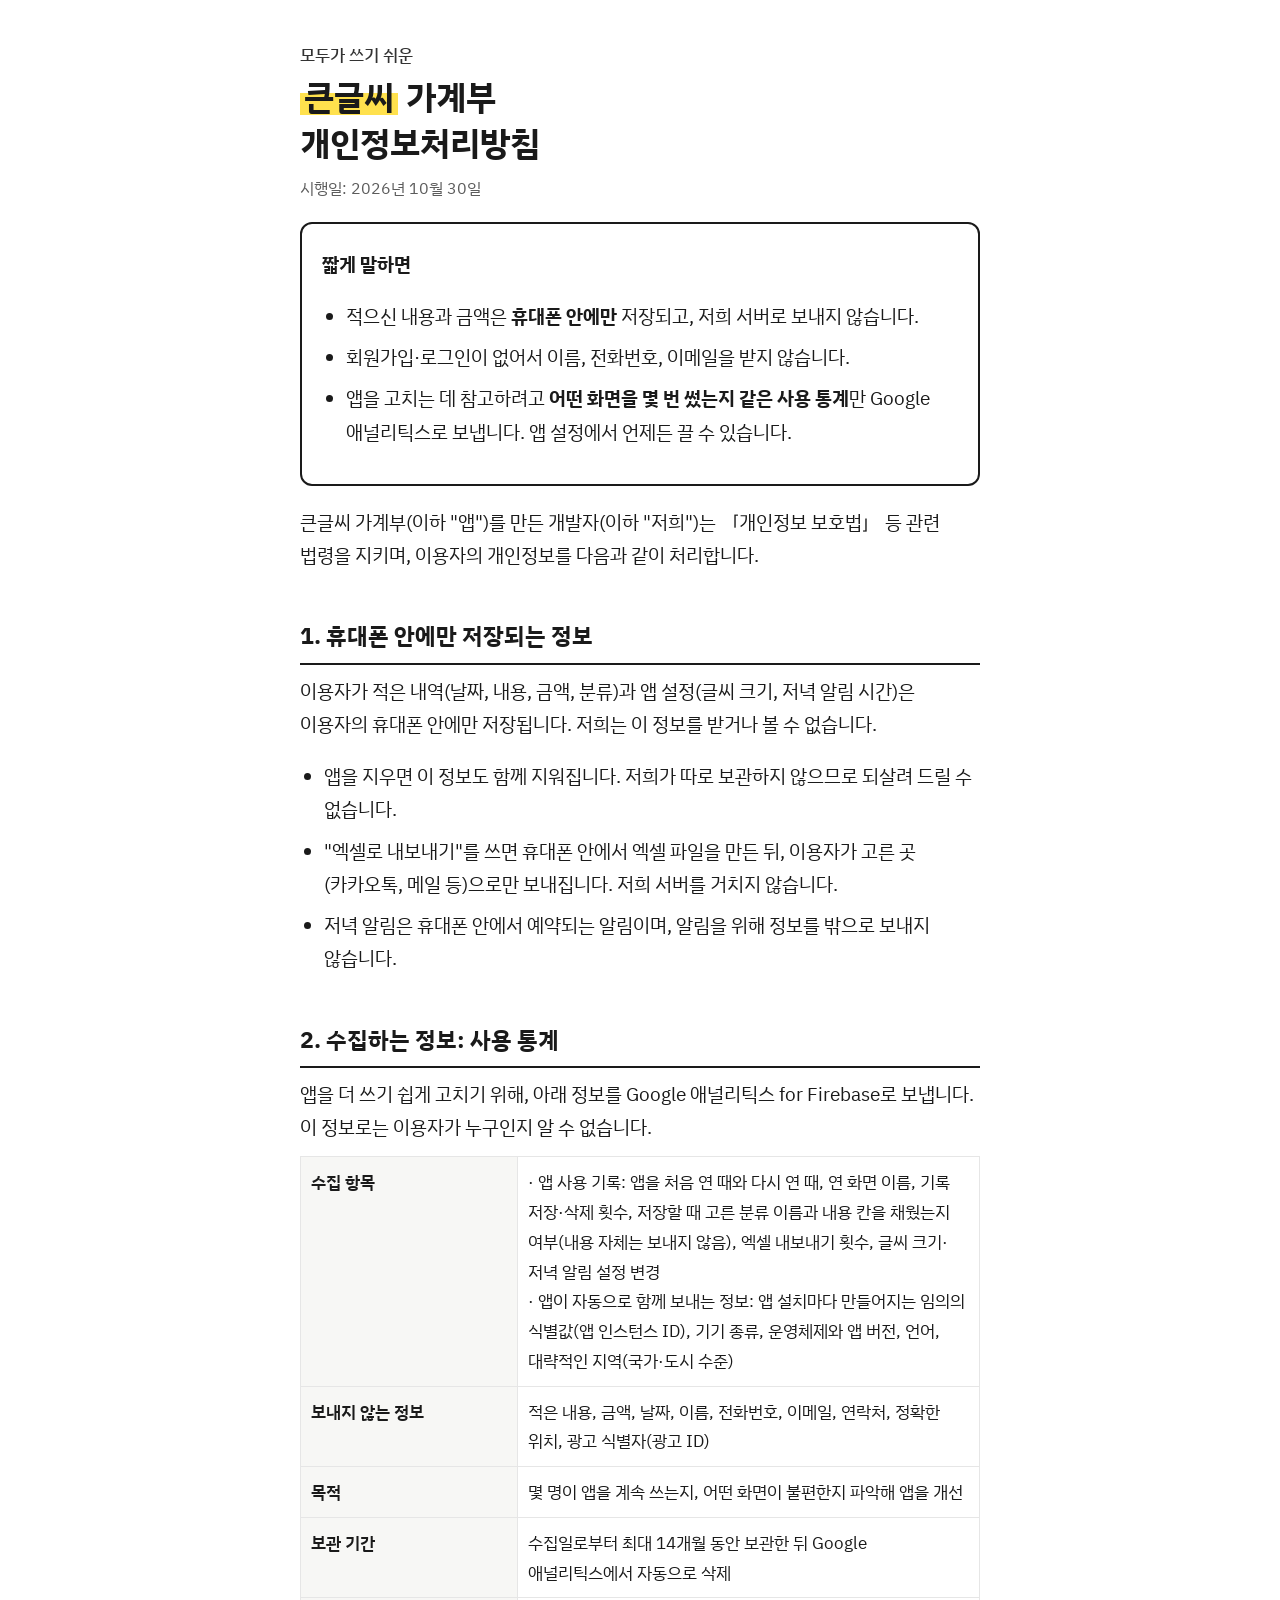
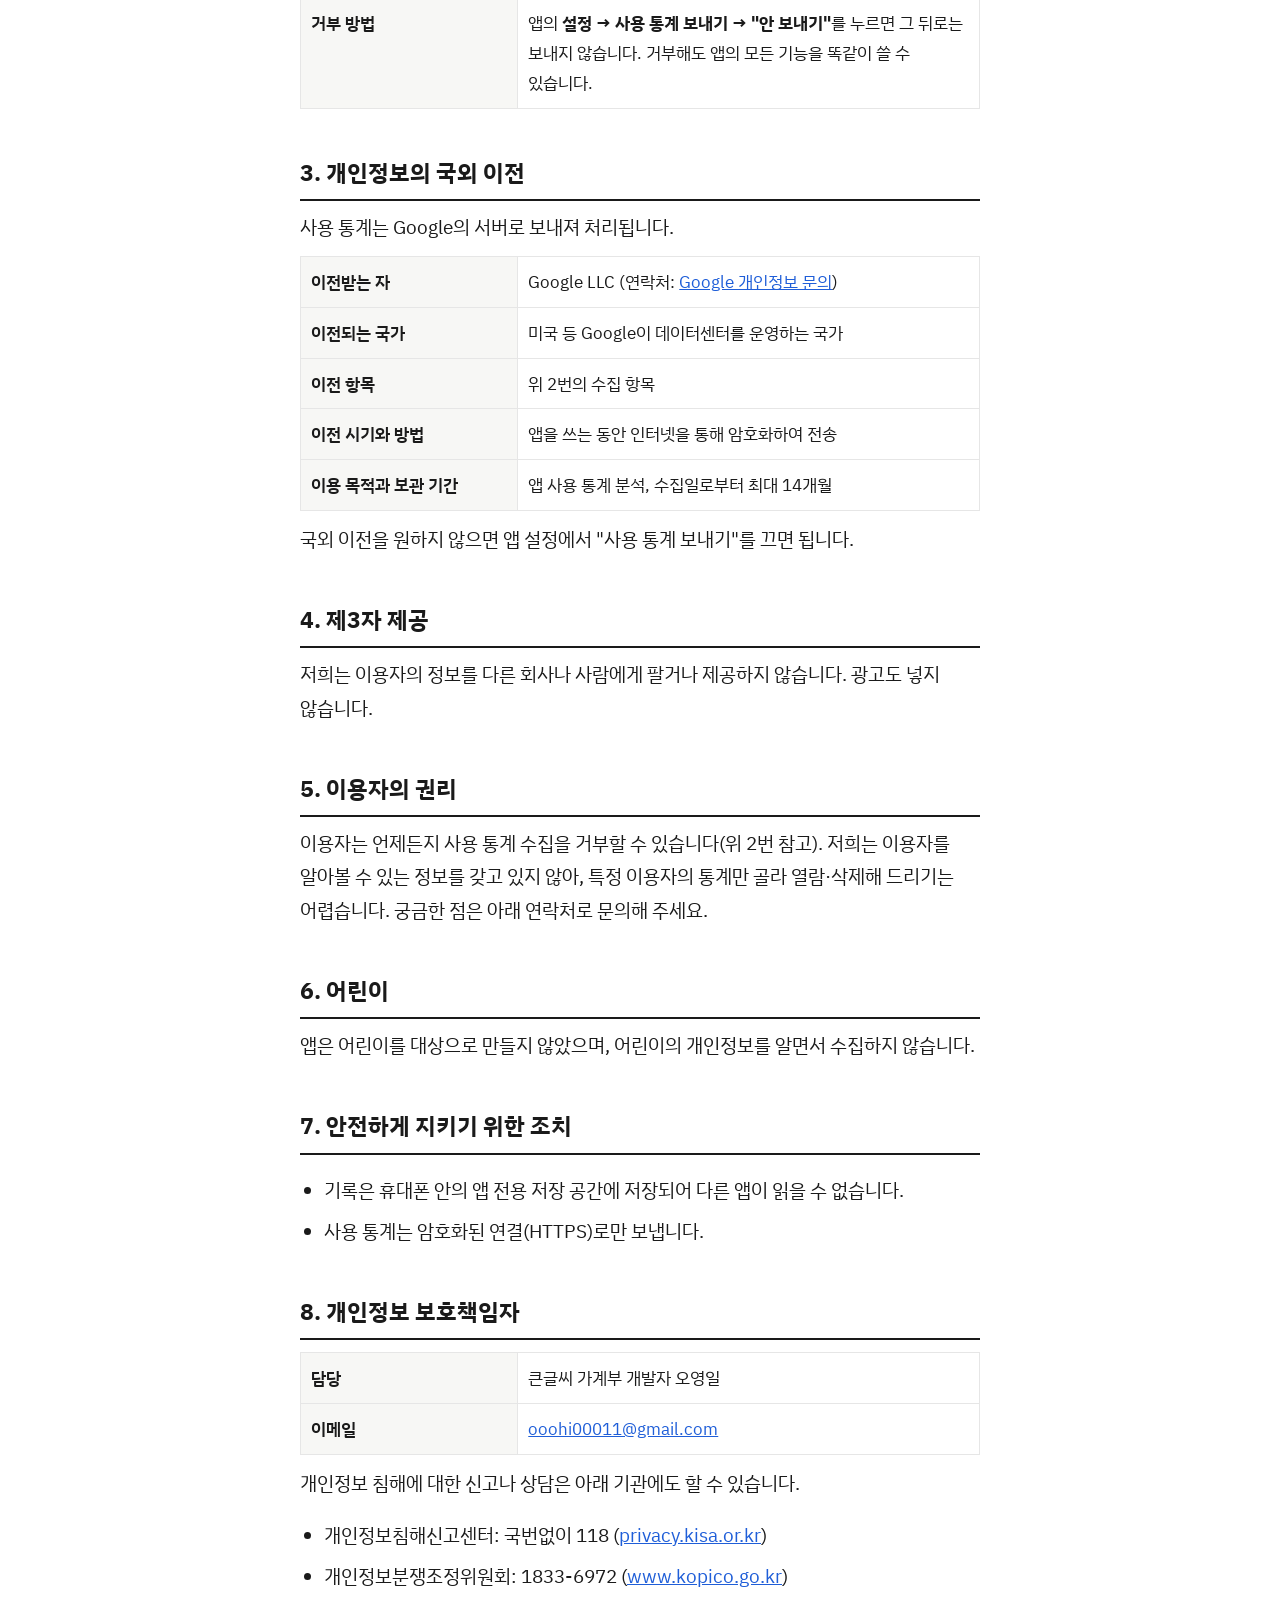
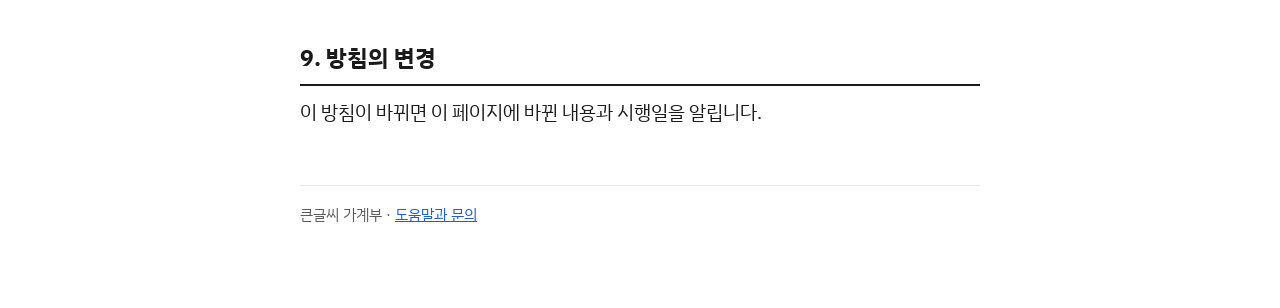
==== privacy.html @ 071530a4 "도움말·개인정보처리방침 페이지 Co-Authored-By: Claude Opus 5.5 <noreply@anthropic.com> Claude-Session: https://cla" ====
<!doctype html>
<html lang="ko">
<head>
<meta charset="utf-8">
<meta name="viewport" content="width=device-width, initial-scale=1">
<title>개인정보처리방침 · 큰글씨 가계부</title>
<link rel="preconnect" href="https://fonts.googleapis.com">
<link href="https://fonts.googleapis.com/css2?family=IBM+Plex+Sans+KR:wght@400;500;600;700&display=swap" rel="stylesheet">
<link rel="stylesheet" href="style.css">
</head>
<body>
<main>
  <p class="brand">모두가 쓰기 쉬운</p>
  <h1><span class="mark">큰글씨</span> 가계부<br>개인정보처리방침</h1>
  <p class="meta">시행일: 2026년 10월 30일</p>

  <div class="box">
    <p><strong>짧게 말하면</strong></p>
    <ul>
      <li>적으신 내용과 금액은 <strong>휴대폰 안에만</strong> 저장되고, 저희 서버로 보내지 않습니다.</li>
      <li>회원가입·로그인이 없어서 이름, 전화번호, 이메일을 받지 않습니다.</li>
      <li>앱을 고치는 데 참고하려고 <strong>어떤 화면을 몇 번 썼는지 같은 사용 통계</strong>만 Google 애널리틱스로 보냅니다. 앱 설정에서 언제든 끌 수 있습니다.</li>
    </ul>
  </div>

  <p>큰글씨 가계부(이하 "앱")를 만든 개발자(이하 "저희")는 「개인정보 보호법」 등 관련 법령을 지키며, 이용자의 개인정보를 다음과 같이 처리합니다.</p>

  <h2>1. 휴대폰 안에만 저장되는 정보</h2>
  <p>이용자가 적은 내역(날짜, 내용, 금액, 분류)과 앱 설정(글씨 크기, 저녁 알림 시간)은 이용자의 휴대폰 안에만 저장됩니다. 저희는 이 정보를 받거나 볼 수 없습니다.</p>
  <ul>
    <li>앱을 지우면 이 정보도 함께 지워집니다. 저희가 따로 보관하지 않으므로 되살려 드릴 수 없습니다.</li>
    <li>"엑셀로 내보내기"를 쓰면 휴대폰 안에서 엑셀 파일을 만든 뒤, 이용자가 고른 곳(카카오톡, 메일 등)으로만 보내집니다. 저희 서버를 거치지 않습니다.</li>
    <li>저녁 알림은 휴대폰 안에서 예약되는 알림이며, 알림을 위해 정보를 밖으로 보내지 않습니다.</li>
  </ul>

  <h2>2. 수집하는 정보: 사용 통계</h2>
  <p>앱을 더 쓰기 쉽게 고치기 위해, 아래 정보를 Google 애널리틱스 for Firebase로 보냅니다. 이 정보로는 이용자가 누구인지 알 수 없습니다.</p>
  <table>
    <tr><th>수집 항목</th><td>
      · 앱 사용 기록: 앱을 처음 연 때와 다시 연 때, 연 화면 이름, 기록 저장·삭제 횟수, 저장할 때 고른 분류 이름과 내용 칸을 채웠는지 여부(내용 자체는 보내지 않음), 엑셀 내보내기 횟수, 글씨 크기·저녁 알림 설정 변경<br>
      · 앱이 자동으로 함께 보내는 정보: 앱 설치마다 만들어지는 임의의 식별값(앱 인스턴스 ID), 기기 종류, 운영체제와 앱 버전, 언어, 대략적인 지역(국가·도시 수준)
    </td></tr>
    <tr><th>보내지 않는 정보</th><td>적은 내용, 금액, 날짜, 이름, 전화번호, 이메일, 연락처, 정확한 위치, 광고 식별자(광고 ID)</td></tr>
    <tr><th>목적</th><td>몇 명이 앱을 계속 쓰는지, 어떤 화면이 불편한지 파악해 앱을 개선</td></tr>
    <tr><th>보관 기간</th><td>수집일로부터 최대 14개월 동안 보관한 뒤 Google 애널리틱스에서 자동으로 삭제</td></tr>
    <tr><th>거부 방법</th><td>앱의 <strong>설정 → 사용 통계 보내기 → "안 보내기"</strong>를 누르면 그 뒤로는 보내지 않습니다. 거부해도 앱의 모든 기능을 똑같이 쓸 수 있습니다.</td></tr>
  </table>

  <h2>3. 개인정보의 국외 이전</h2>
  <p>사용 통계는 Google의 서버로 보내져 처리됩니다.</p>
  <table>
    <tr><th>이전받는 자</th><td>Google LLC (연락처: <a href="https://support.google.com/policies/contact/general_privacy_form">Google 개인정보 문의</a>)</td></tr>
    <tr><th>이전되는 국가</th><td>미국 등 Google이 데이터센터를 운영하는 국가</td></tr>
    <tr><th>이전 항목</th><td>위 2번의 수집 항목</td></tr>
    <tr><th>이전 시기와 방법</th><td>앱을 쓰는 동안 인터넷을 통해 암호화하여 전송</td></tr>
    <tr><th>이용 목적과 보관 기간</th><td>앱 사용 통계 분석, 수집일로부터 최대 14개월</td></tr>
  </table>
  <p>국외 이전을 원하지 않으면 앱 설정에서 "사용 통계 보내기"를 끄면 됩니다.</p>

  <h2>4. 제3자 제공</h2>
  <p>저희는 이용자의 정보를 다른 회사나 사람에게 팔거나 제공하지 않습니다. 광고도 넣지 않습니다.</p>

  <h2>5. 이용자의 권리</h2>
  <p>이용자는 언제든지 사용 통계 수집을 거부할 수 있습니다(위 2번 참고). 저희는 이용자를 알아볼 수 있는 정보를 갖고 있지 않아, 특정 이용자의 통계만 골라 열람·삭제해 드리기는 어렵습니다. 궁금한 점은 아래 연락처로 문의해 주세요.</p>

  <h2>6. 어린이</h2>
  <p>앱은 어린이를 대상으로 만들지 않았으며, 어린이의 개인정보를 알면서 수집하지 않습니다.</p>

  <h2>7. 안전하게 지키기 위한 조치</h2>
  <ul>
    <li>기록은 휴대폰 안의 앱 전용 저장 공간에 저장되어 다른 앱이 읽을 수 없습니다.</li>
    <li>사용 통계는 암호화된 연결(HTTPS)로만 보냅니다.</li>
  </ul>

  <h2>8. 개인정보 보호책임자</h2>
  <table>
    <tr><th>담당</th><td>큰글씨 가계부 개발자 오영일</td></tr>
    <tr><th>이메일</th><td><a href="mailto:ooohi00011@gmail.com">ooohi00011@gmail.com</a></td></tr>
  </table>
  <p>개인정보 침해에 대한 신고나 상담은 아래 기관에도 할 수 있습니다.</p>
  <ul>
    <li>개인정보침해신고센터: 국번없이 118 (<a href="https://privacy.kisa.or.kr">privacy.kisa.or.kr</a>)</li>
    <li>개인정보분쟁조정위원회: 1833-6972 (<a href="https://www.kopico.go.kr">www.kopico.go.kr</a>)</li>
  </ul>

  <h2>9. 방침의 변경</h2>
  <p>이 방침이 바뀌면 이 페이지에 바뀐 내용과 시행일을 알립니다.</p>

  <footer>큰글씨 가계부 · <a href="index.html">도움말과 문의</a></footer>
</main>
</body>
</html>
---- style.css ----
:root {
  --paper: #ffffff;
  --ink: #1a1a1a;
  --sub: #5c5c5c;
  --line: #e6e6e6;
  --marker: #ffe14d;
}
* { box-sizing: border-box; }
body {
  margin: 0;
  background: var(--paper);
  color: var(--ink);
  font-family: 'IBM Plex Sans KR', -apple-system, 'Apple SD Gothic Neo', 'Malgun Gothic', sans-serif;
  font-size: 19px;
  line-height: 1.75;
  word-break: keep-all;
}
main { max-width: 720px; margin: 0 auto; padding: 40px 20px 80px; }
.brand { font-size: 17px; font-weight: 500; color: #333; margin: 0; }
.mark {
  background: linear-gradient(transparent 42%, var(--marker) 42%, var(--marker) 92%, transparent 92%);
  padding: 0 4px;
}
h1 { font-size: 34px; line-height: 1.35; margin: 4px 0 8px; }
h2 { font-size: 23px; margin: 44px 0 10px; padding-bottom: 6px; border-bottom: 2px solid var(--ink); }
h3 { font-size: 19px; margin: 24px 0 4px; }
p, li { margin: 8px 0; }
ul, ol { padding-left: 24px; }
.meta { color: var(--sub); font-size: 16px; }
.box { border: 2px solid var(--ink); border-radius: 12px; padding: 16px 20px; margin: 20px 0; }
table { width: 100%; border-collapse: collapse; font-size: 17px; margin: 12px 0; }
th, td { border: 1px solid var(--line); padding: 10px; text-align: left; vertical-align: top; }
th { background: #f7f7f5; width: 32%; font-weight: 600; }
a { color: #1f5ed8; }
footer { margin-top: 56px; color: var(--sub); font-size: 15px; border-top: 1px solid var(--line); padding-top: 16px; }
@media (max-width: 480px) {
  body { font-size: 18px; }
  h1 { font-size: 29px; }
  th { width: 38%; }
}
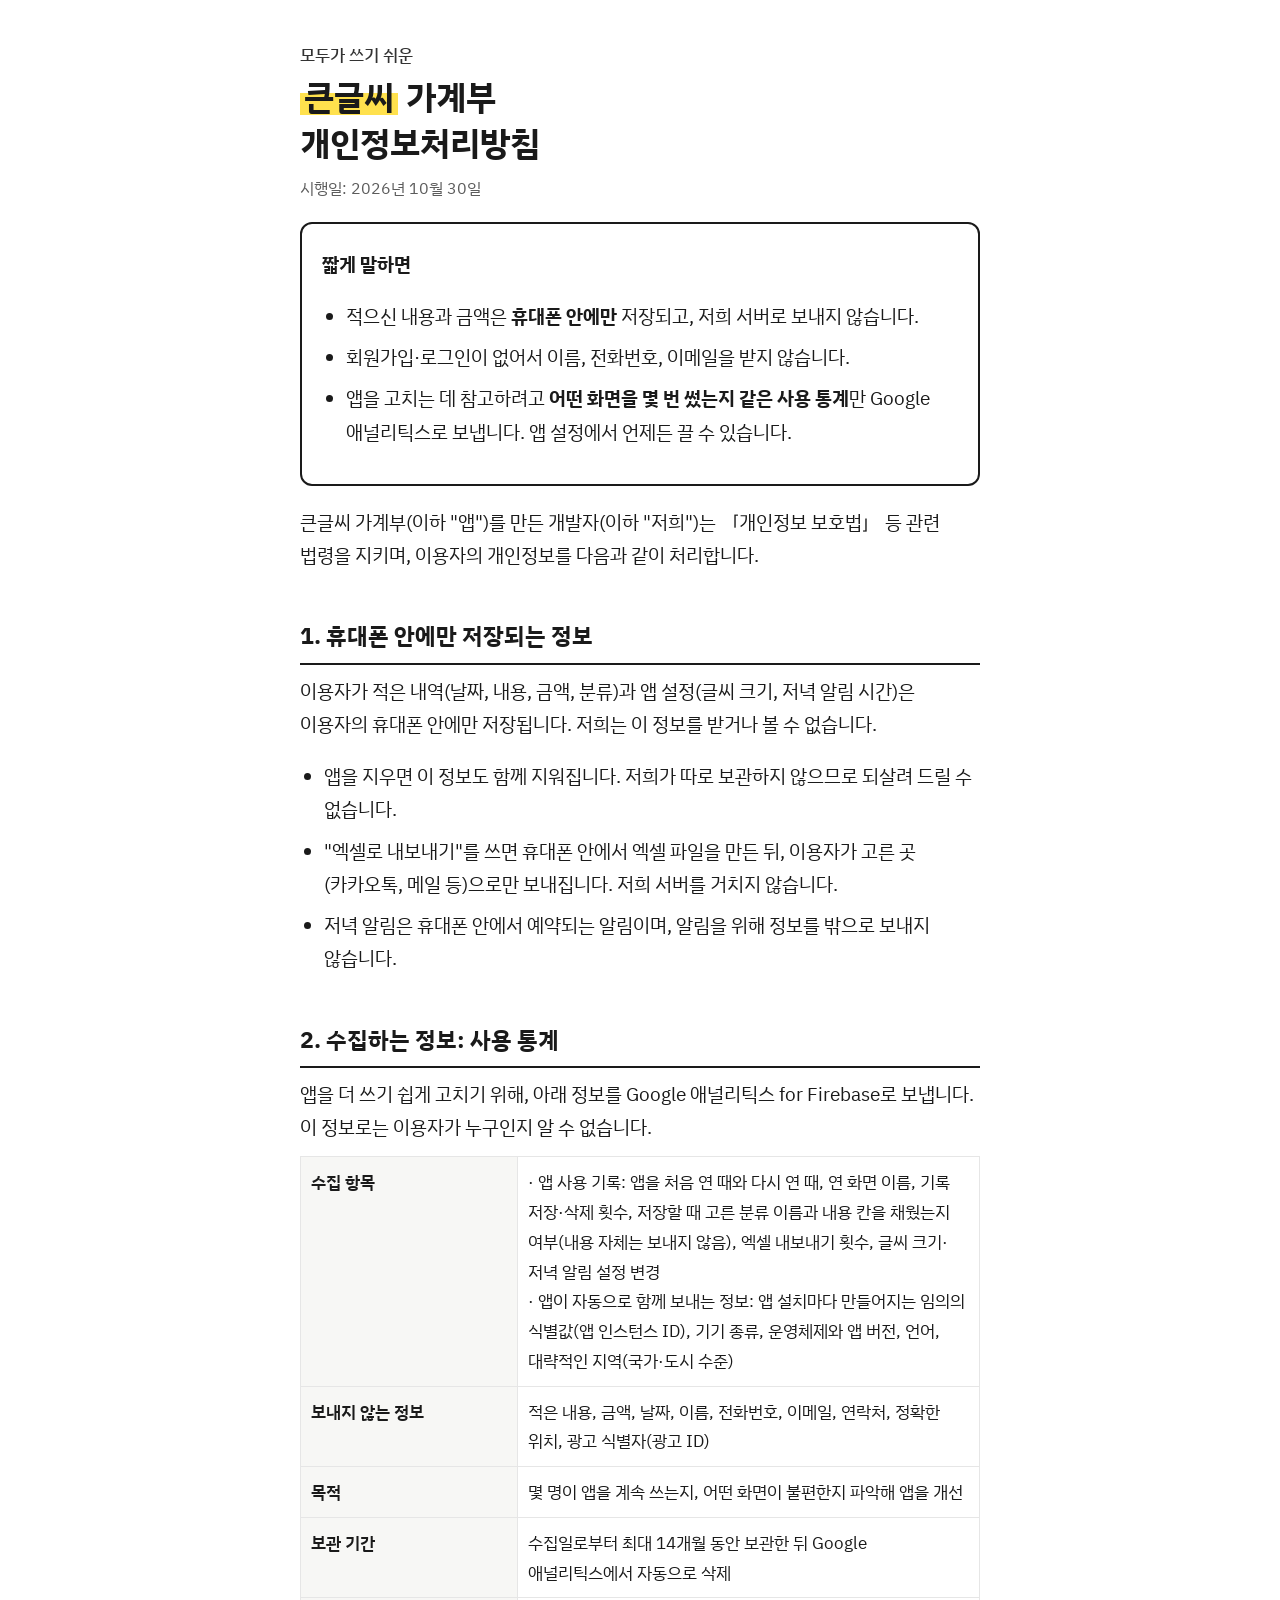
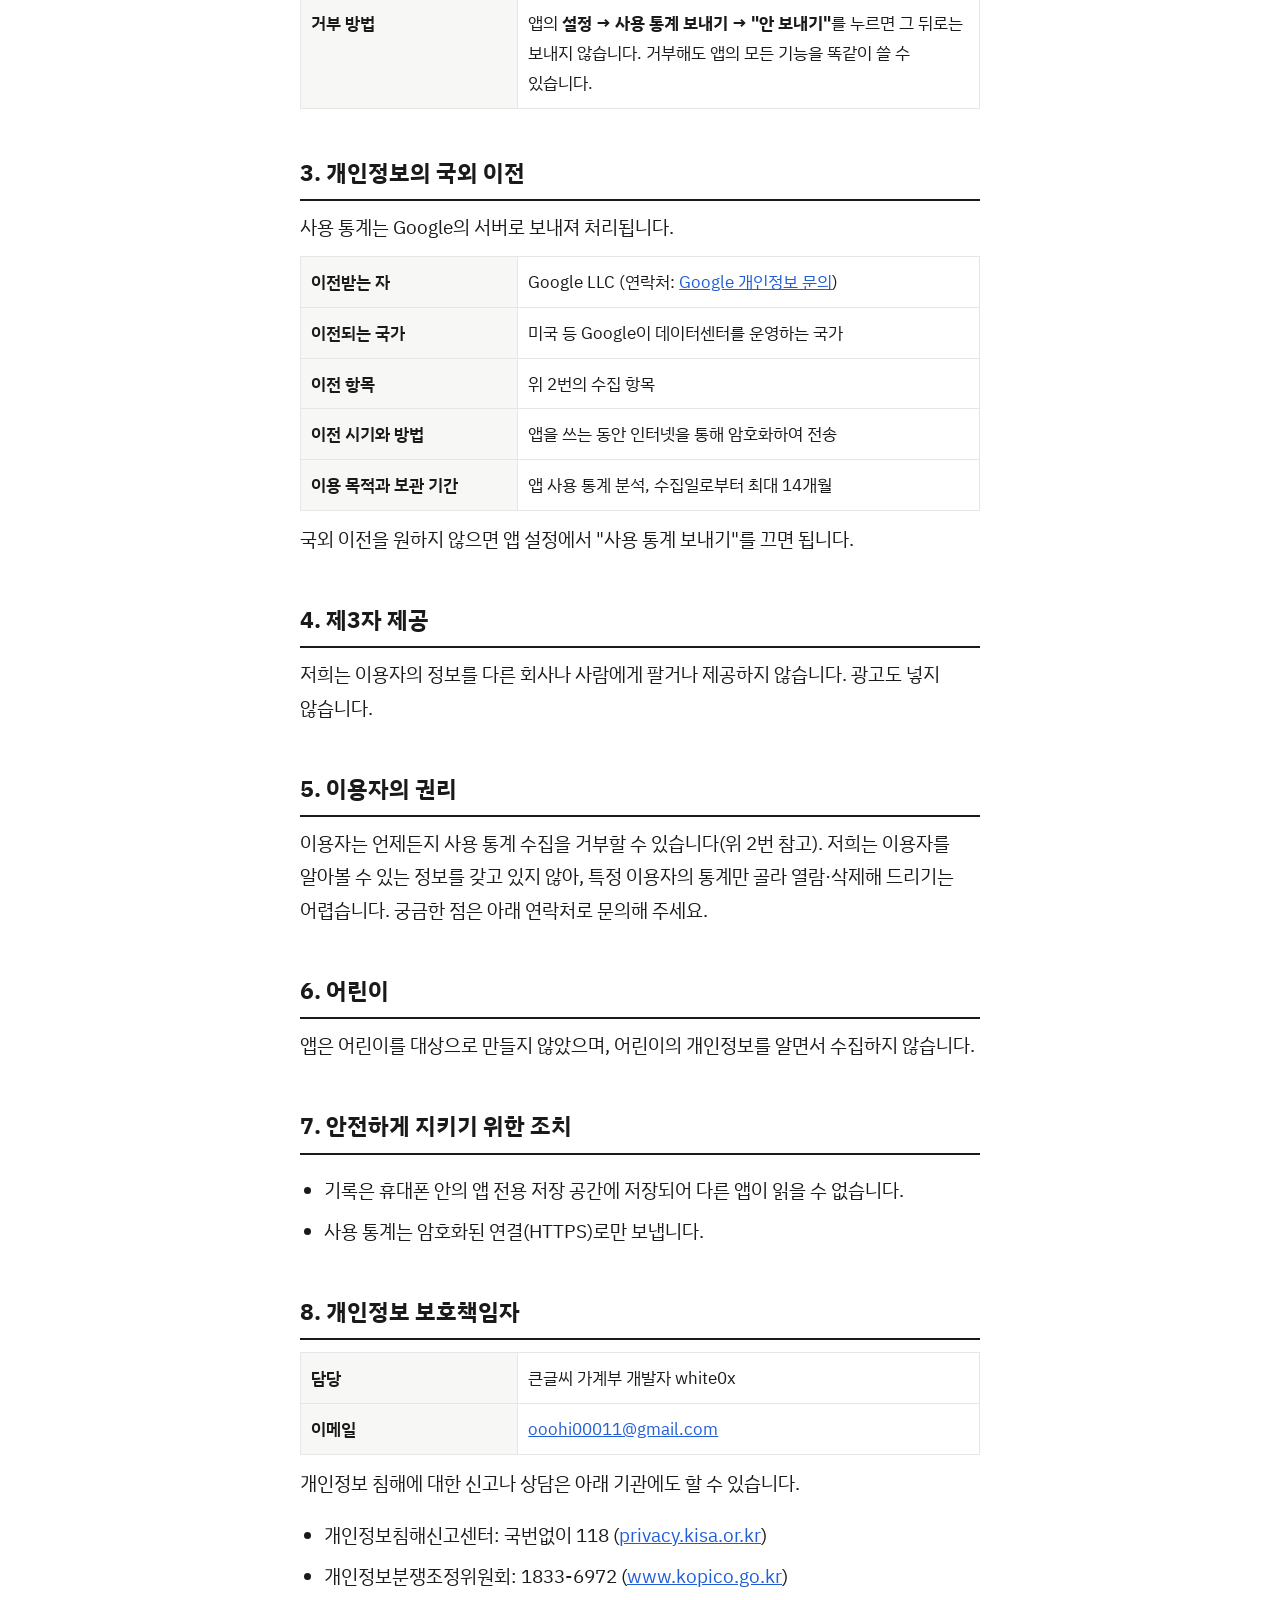
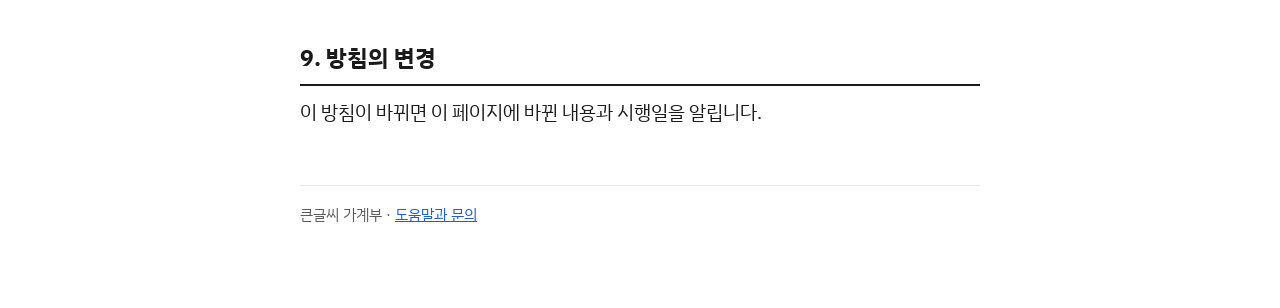
==== commit 63002ab0: "개발자 표기 white0x Co-Authored-By: Claude Opus 5.5 <noreply@anthropic.com> Claude-Session: https://claud" ====
--- a/privacy.html
+++ b/privacy.html
@@ -74,7 +74,7 @@
 
   <h2>8. 개인정보 보호책임자</h2>
   <table>
-    <tr><th>담당</th><td>큰글씨 가계부 개발자 오영일</td></tr>
+    <tr><th>담당</th><td>큰글씨 가계부 개발자 white0x</td></tr>
     <tr><th>이메일</th><td><a href="mailto:ooohi00011@gmail.com">ooohi00011@gmail.com</a></td></tr>
   </table>
   <p>개인정보 침해에 대한 신고나 상담은 아래 기관에도 할 수 있습니다.</p>
